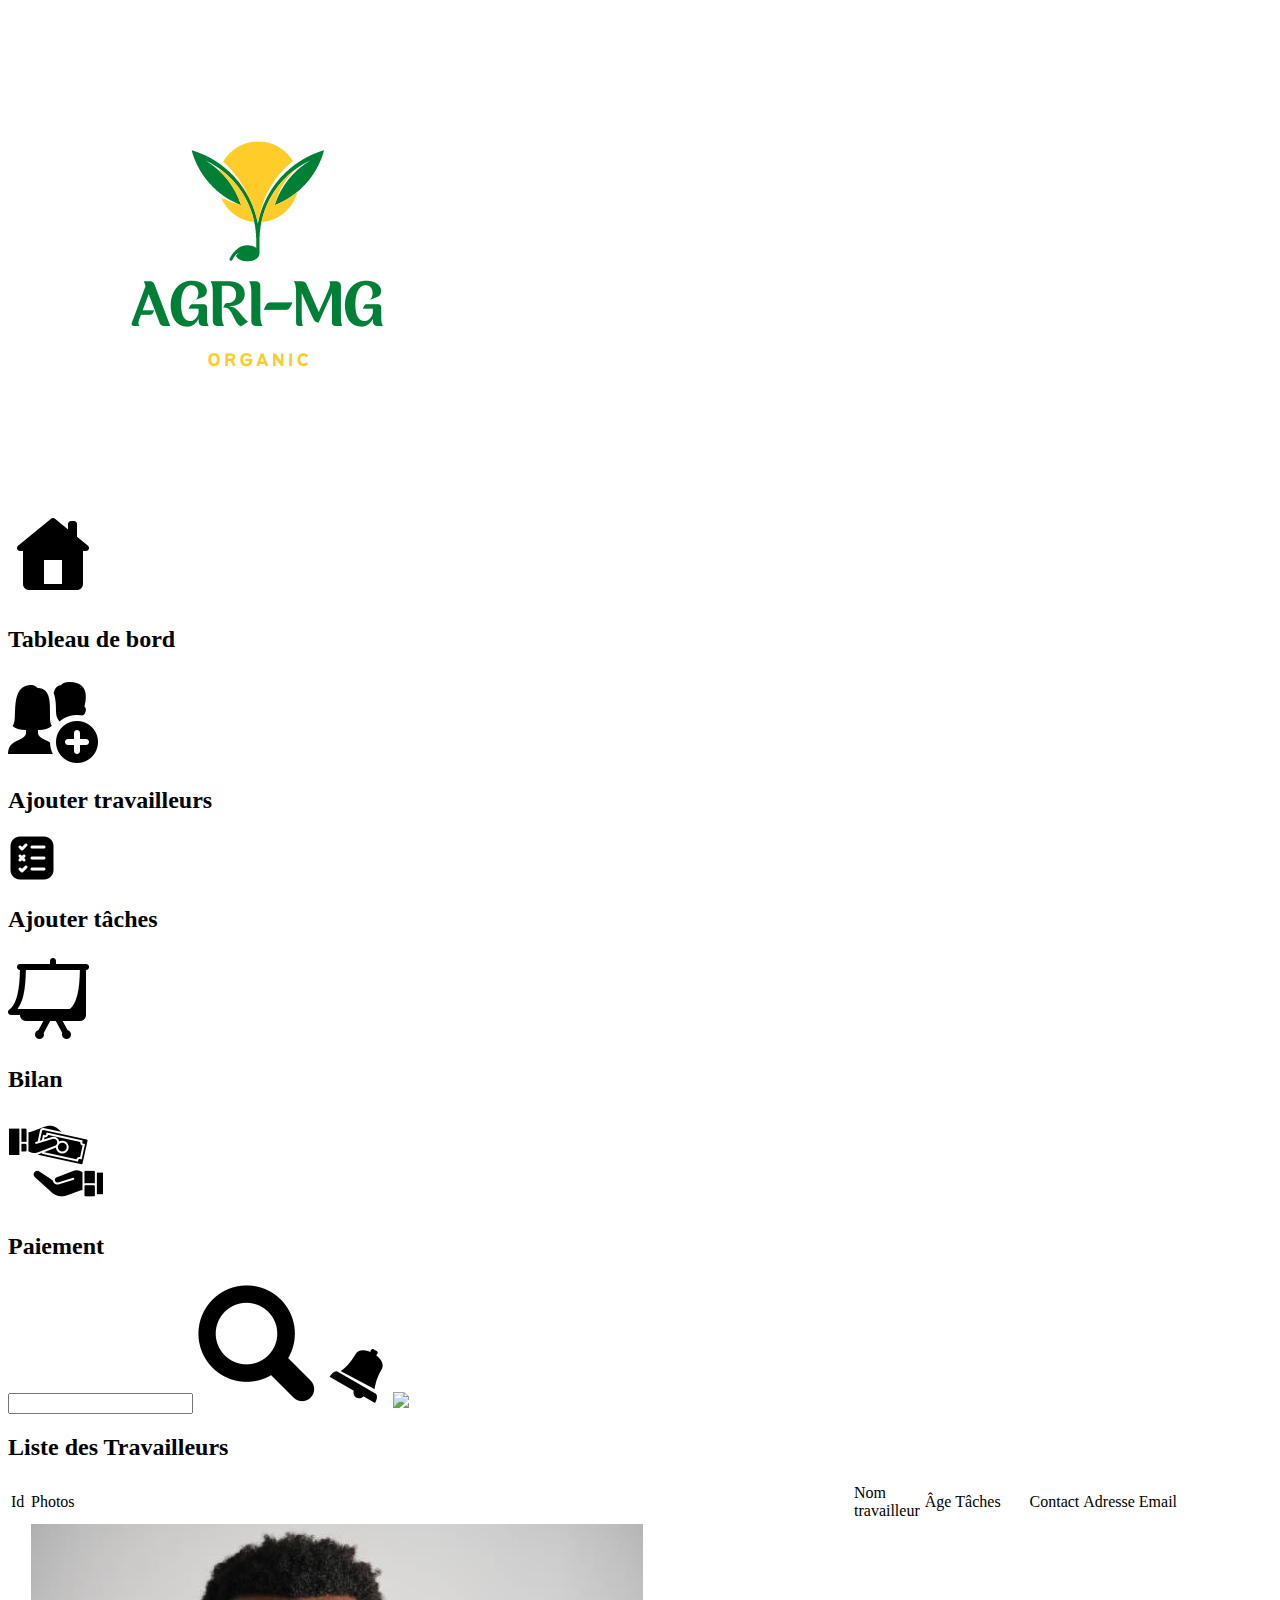
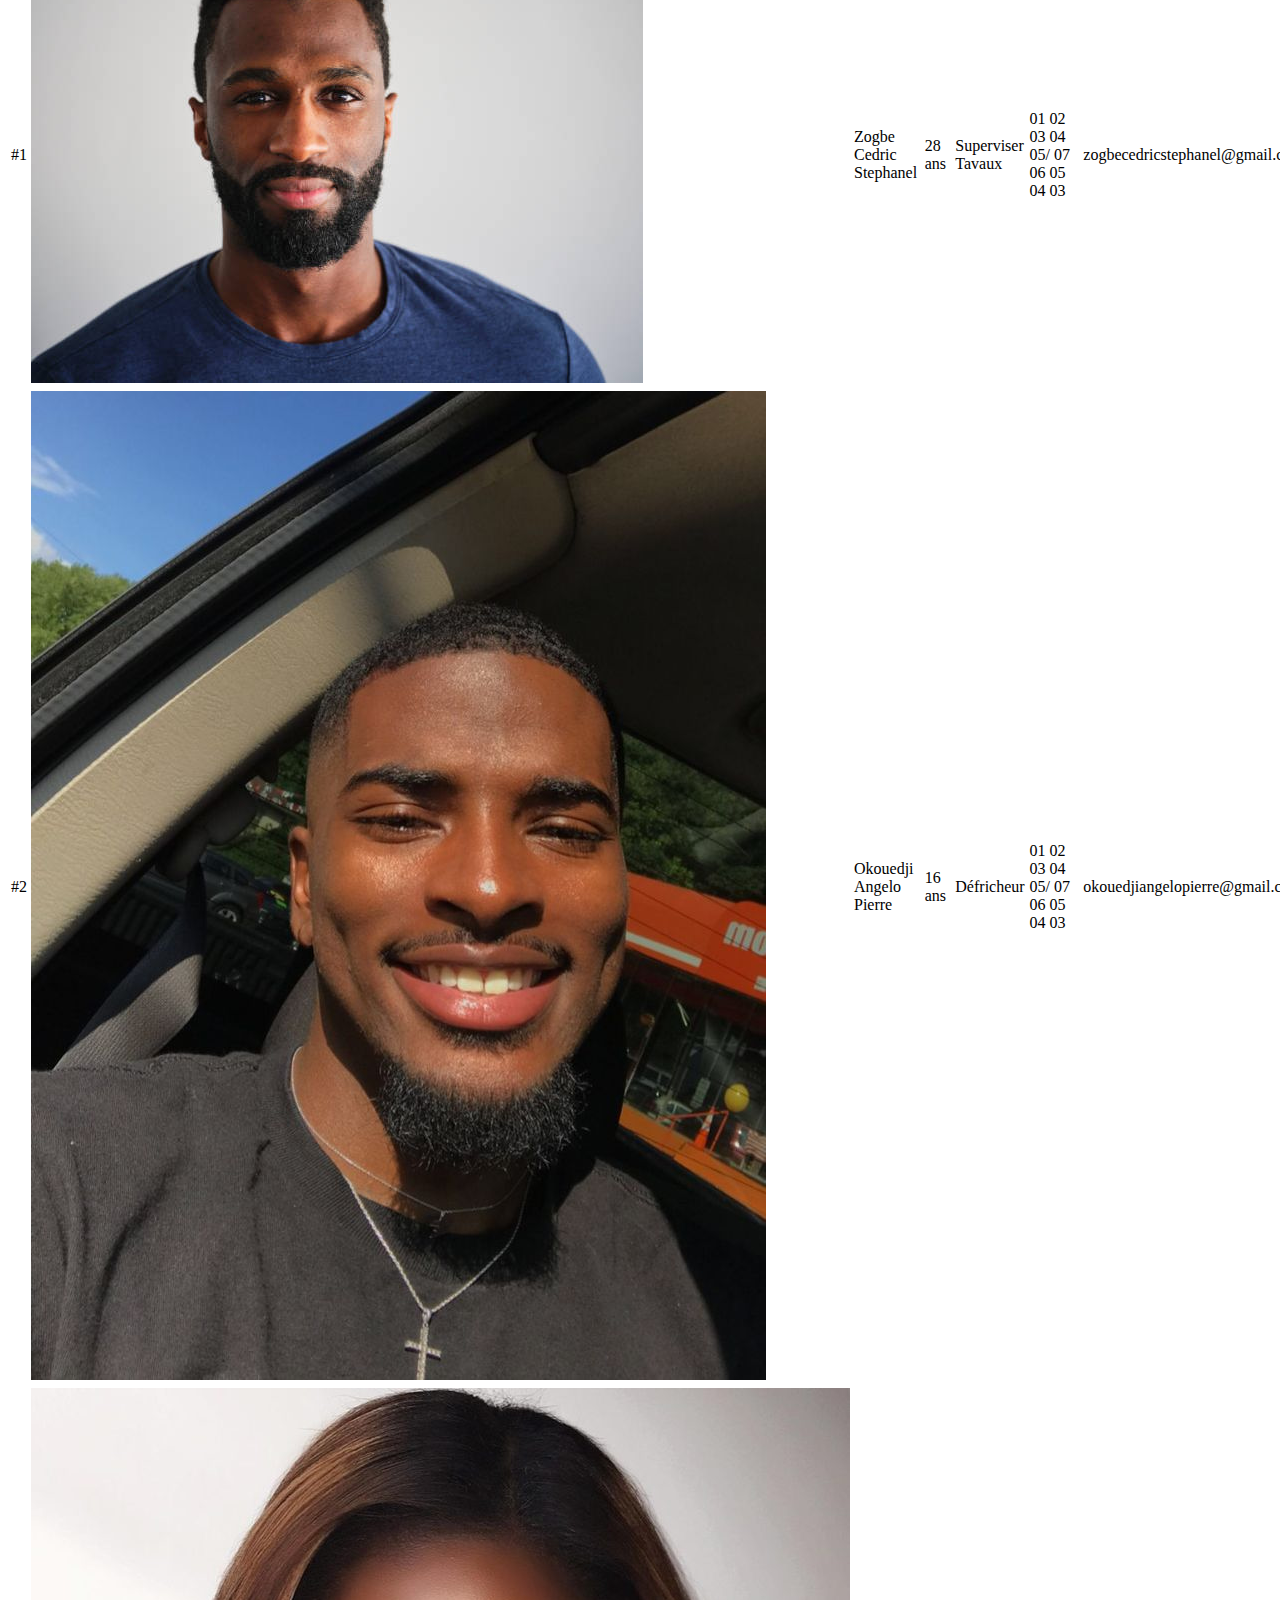
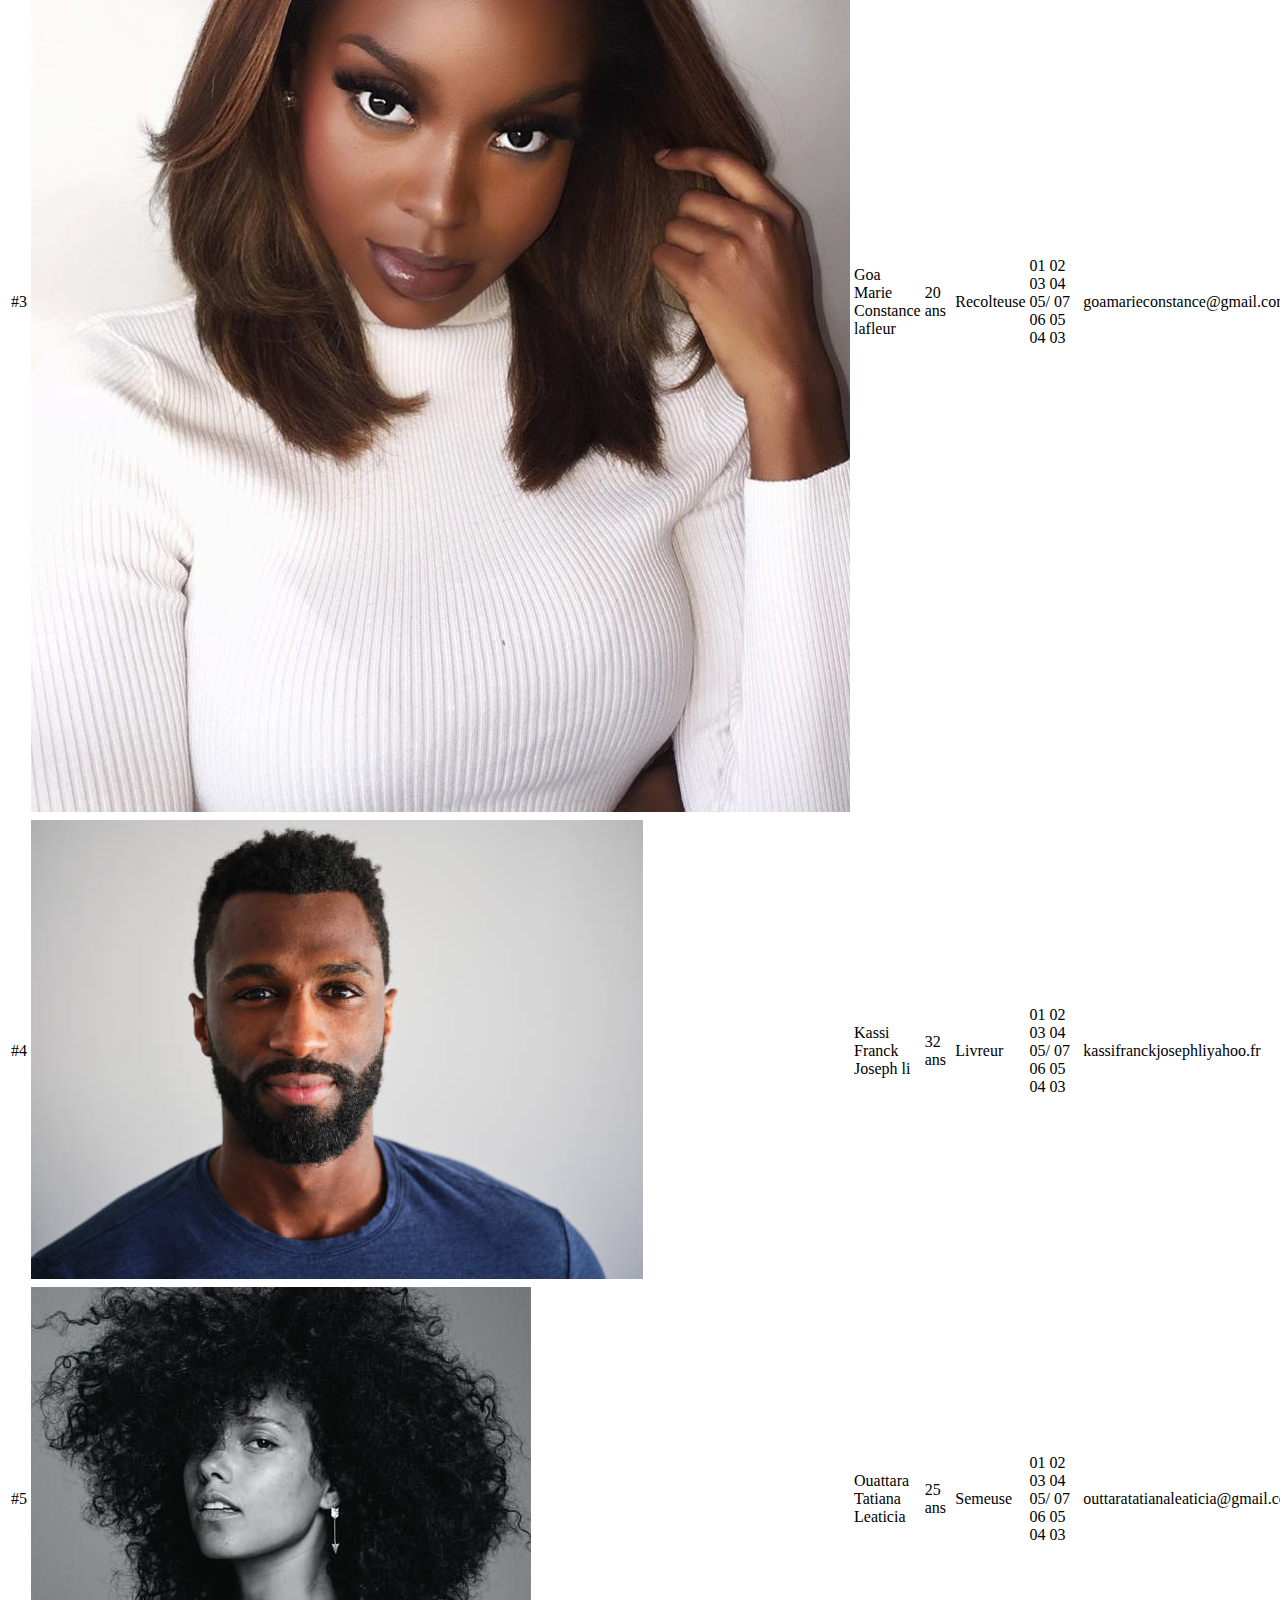
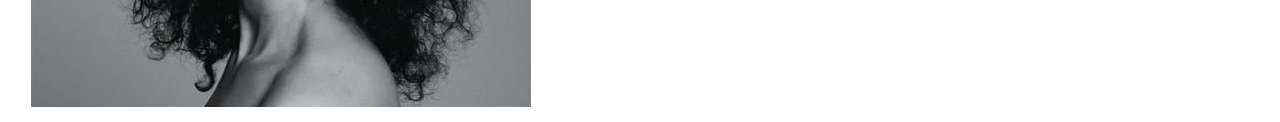
==== html/ajoutertache.html @ 673e48bd "second commit" ====
<!DOCTYPE html>
<html lang="en">
<head>
  <meta charset="UTF-8"> 
  <link rel="stylesheet" href="../dossiercss/ajoutertache.css">
  <title>AJOUTER DES TACHES</title>
</head>
<body>
    
  <div class="deuxblocs">
    <div class="menu">
      <div class="Logo">
        <img src="../images/Logo.png" alt="" >  
      </div>
      <div class="blocmenu">
        <div class="cardreblanc"><img src="../icons/home.png" alt=""><h2 >Tableau de bord</h2> </div>
        <div><img src="../icons/ajoutertravailleur.png" alt=""><h2>Ajouter travailleurs</h2> </div>
        <div><img src="../icons/ajoutertaches.png" alt=""><h2>Ajouter tâches</h2> </div>
        <div><img src="../icons/bilan.png" alt=""><h2>Bilan</h2> </div>
        <div><img src="../icons/paiement.png" alt=""><h2>Paiement</h2></div>
      </div>
  </div>
  <div class="grandblocblanc">
    <header>
      <input type="text"><img src="../icons/chercher.png" class="recherche">
      <img src="../icons/notification.png" class="notification">
      <img src="../icons/paramètre.png" class="paramètre">
    </header>

    </div>
    <h2 class="listadmin">Liste des Travailleurs</h2>
    <div class="contenairtable">

      <table>
        <tr>
            <td>Id</td>
            <td>Photos</td>
            <td>Nom travailleur</td>
            <td>Âge</td>
            <td>Tâches</td>
            <td>Contact</td>
            <td>Adresse Email</td>
            <td colspan="2">Action</td>
            
          </tr>
        <tr>
        <td>#1</td>
        <td><img src="../images/hommenoir.jpeg" alt=""></td>
        <td>Zogbe Cedric Stephanel</td>
        <td> 28 ans </td>
        <td>Superviser Tavaux</td>
        <td> 01 02 03 04 05/ 07 06 05 04 03</td>
        <td>zogbecedricstephanel@gmail.com</td>
        <td><img src="../icons/modifier.png" class="iconmod"></td> 
        <td><img src="../icons/supprimer.png" class="iconsup"></td>  
      </tr>
      <tr>
        <td>#2</td>
        <td><img src="../images/hommebeau.jpg" alt=""></td>
        <td>Okouedji Angelo Pierre</td>
        <td>16 ans</td>
        <td>Défricheur</td>
        <td>01 02 03 04 05/ 07 06 05 04 03</td>
        <td>okouedjiangelopierre@gmail.com</td>
        <td><img src="../icons/modifier.png" class="iconmod"></td> 
        <td><img src="../icons/supprimer.png" class="iconsup"></td> 
      </tr>
      <tr>
        <td>#3</td>
        <td> <img src="../images/Alicia.jpg "></td>
        <td>Goa Marie Constance lafleur</td>
        <td>20 ans</td>
        <td>Recolteuse</td>
        <td>01 02 03 04 05/ 07 06 05 04 03</td>
        <td>goamarieconstance@gmail.com</td>
        <td><img src="../icons/modifier.png" class="iconmod"></td> 
        <td><img src="../icons/supprimer.png" class="iconsup"></td> 
      </tr>
      <tr>
        <td>#4</td>
        <td><img src="../images/hommenoir.jpeg" alt=""></td>
        <td>Kassi Franck Joseph li</td>
        <td>32 ans</td>
        <td>Livreur</td>
        <td>01 02 03 04 05/ 07 06 05 04 03</td>
        <td>kassifranckjosephliyahoo.fr</td>
        <td><img src="../icons/modifier.png" class="iconmod"></td> 
            <td><img src="../icons/supprimer.png" class="iconsup"></td> 
      </tr>
      <tr>
        <td>#5</td>
        <td><img src="../images/femmenoir.jpg"></td>
        <td>Ouattara Tatiana Leaticia</td>
        <td>25 ans</td>
        <td>Semeuse</td>
        <td>01 02 03 04 05/ 07 06 05 04 03</td>
        <td>outtaratatianaleaticia@gmail.com</td>
        <td><img src="../icons/modifier.png" class="iconmod"></td> 
        <td><img src="../icons/supprimer.png" class="iconsup"></td> 
      </tr>

    </table>
   
    </div>
  </div>
  
  </div>
  <footer></footer>
</body>
</html>
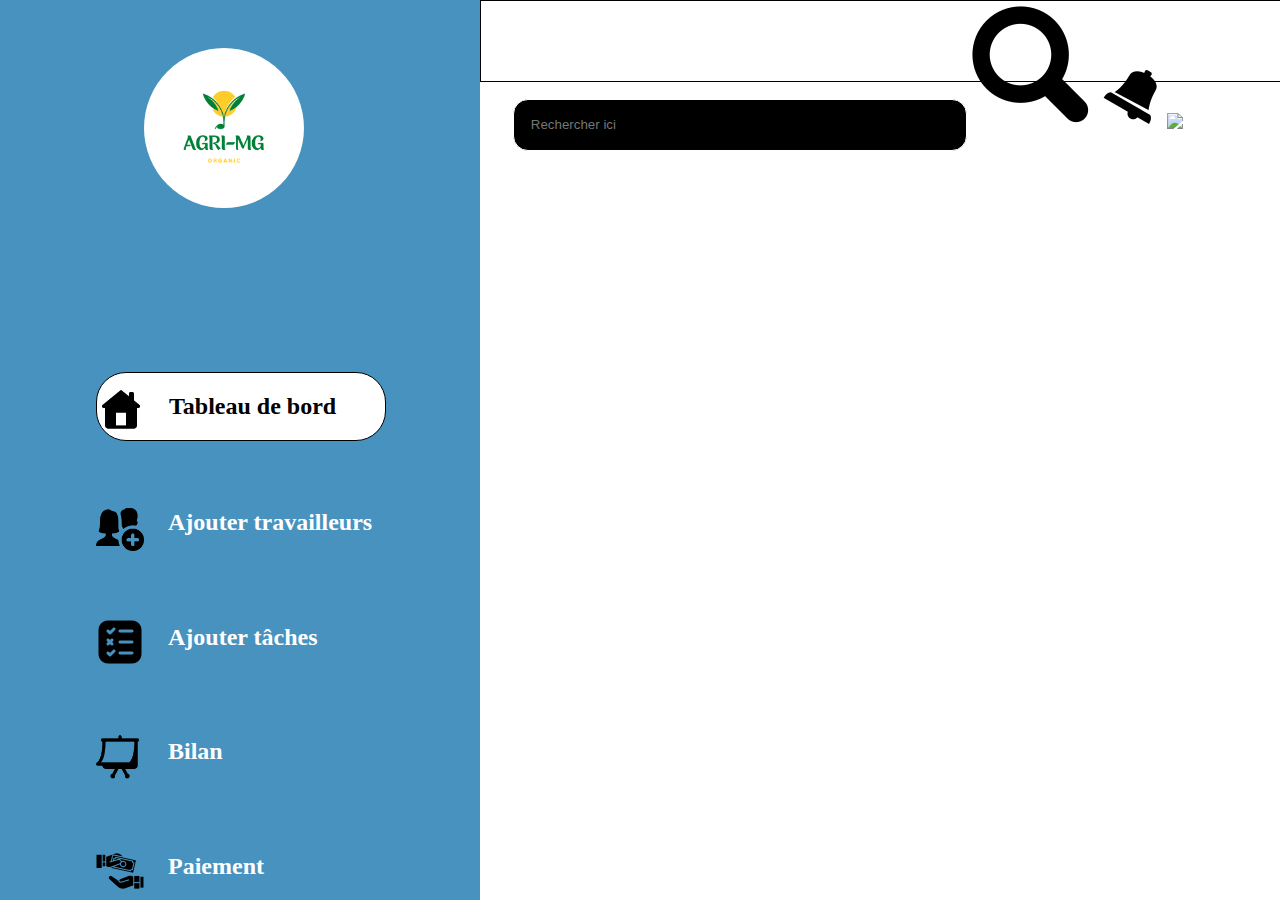
==== commit e3349709: "nouveau" ====
--- a/html/ajoutertache.html
+++ b/html/ajoutertache.html
@@ -2,7 +2,7 @@
 <html lang="en">
 <head>
   <meta charset="UTF-8"> 
-  <link rel="stylesheet" href="../dossiercss/ajoutertache.css">
+  <link rel="stylesheet" href="../css/ajoutertache.css">
   <title>AJOUTER DES TACHES</title>
 </head>
 <body>
@@ -12,99 +12,28 @@
       <div class="Logo">
         <img src="../images/Logo.png" alt="" >  
       </div>
-      <div class="blocmenu">
-        <div class="cardreblanc"><img src="../icons/home.png" alt=""><h2 >Tableau de bord</h2> </div>
-        <div><img src="../icons/ajoutertravailleur.png" alt=""><h2>Ajouter travailleurs</h2> </div>
-        <div><img src="../icons/ajoutertaches.png" alt=""><h2>Ajouter tâches</h2> </div>
-        <div><img src="../icons/bilan.png" alt=""><h2>Bilan</h2> </div>
-        <div><img src="../icons/paiement.png" alt=""><h2>Paiement</h2></div>
+        <div class="blocmenu">
+          <div class="cardreblanc"><img src="../icons/home.png" alt=""><h2 >Tableau de bord</h2> </div>
+          <div><img src="../icons/ajoutertravailleur.png" alt=""><h2>Ajouter travailleurs</h2> </div>
+          <div><img src="../icons/ajoutertaches.png" alt=""><h2>Ajouter tâches</h2> </div>
+          <div><img src="../icons/bilan.png" alt=""><h2>Bilan</h2> </div>
+          <div><img src="../icons/paiement.png" alt=""><h2>Paiement</h2></div>
+        </div>
+    </div>
+      <div class="grandblocblanc">
+          <div class="header">
+            <input type="text" placeholder="    Rechercher ici"><img src="../icons/chercher.png" class="recherche">
+            <img src="../icons/notification.png" class="notification">
+            <img src="../icons/paramètre.png" class="paramètre">
+          </div>
+          
+        
+
       </div>
-  </div>
-  <div class="grandblocblanc">
-    <header>
-      <input type="text"><img src="../icons/chercher.png" class="recherche">
-      <img src="../icons/notification.png" class="notification">
-      <img src="../icons/paramètre.png" class="paramètre">
-    </header>
-
-    </div>
-    <h2 class="listadmin">Liste des Travailleurs</h2>
-    <div class="contenairtable">
-
-      <table>
-        <tr>
-            <td>Id</td>
-            <td>Photos</td>
-            <td>Nom travailleur</td>
-            <td>Âge</td>
-            <td>Tâches</td>
-            <td>Contact</td>
-            <td>Adresse Email</td>
-            <td colspan="2">Action</td>
-            
-          </tr>
-        <tr>
-        <td>#1</td>
-        <td><img src="../images/hommenoir.jpeg" alt=""></td>
-        <td>Zogbe Cedric Stephanel</td>
-        <td> 28 ans </td>
-        <td>Superviser Tavaux</td>
-        <td> 01 02 03 04 05/ 07 06 05 04 03</td>
-        <td>zogbecedricstephanel@gmail.com</td>
-        <td><img src="../icons/modifier.png" class="iconmod"></td> 
-        <td><img src="../icons/supprimer.png" class="iconsup"></td>  
-      </tr>
-      <tr>
-        <td>#2</td>
-        <td><img src="../images/hommebeau.jpg" alt=""></td>
-        <td>Okouedji Angelo Pierre</td>
-        <td>16 ans</td>
-        <td>Défricheur</td>
-        <td>01 02 03 04 05/ 07 06 05 04 03</td>
-        <td>okouedjiangelopierre@gmail.com</td>
-        <td><img src="../icons/modifier.png" class="iconmod"></td> 
-        <td><img src="../icons/supprimer.png" class="iconsup"></td> 
-      </tr>
-      <tr>
-        <td>#3</td>
-        <td> <img src="../images/Alicia.jpg "></td>
-        <td>Goa Marie Constance lafleur</td>
-        <td>20 ans</td>
-        <td>Recolteuse</td>
-        <td>01 02 03 04 05/ 07 06 05 04 03</td>
-        <td>goamarieconstance@gmail.com</td>
-        <td><img src="../icons/modifier.png" class="iconmod"></td> 
-        <td><img src="../icons/supprimer.png" class="iconsup"></td> 
-      </tr>
-      <tr>
-        <td>#4</td>
-        <td><img src="../images/hommenoir.jpeg" alt=""></td>
-        <td>Kassi Franck Joseph li</td>
-        <td>32 ans</td>
-        <td>Livreur</td>
-        <td>01 02 03 04 05/ 07 06 05 04 03</td>
-        <td>kassifranckjosephliyahoo.fr</td>
-        <td><img src="../icons/modifier.png" class="iconmod"></td> 
-            <td><img src="../icons/supprimer.png" class="iconsup"></td> 
-      </tr>
-      <tr>
-        <td>#5</td>
-        <td><img src="../images/femmenoir.jpg"></td>
-        <td>Ouattara Tatiana Leaticia</td>
-        <td>25 ans</td>
-        <td>Semeuse</td>
-        <td>01 02 03 04 05/ 07 06 05 04 03</td>
-        <td>outtaratatianaleaticia@gmail.com</td>
-        <td><img src="../icons/modifier.png" class="iconmod"></td> 
-        <td><img src="../icons/supprimer.png" class="iconsup"></td> 
-      </tr>
-
-    </table>
    
     </div>
   </div>
   
-  </div>
   <footer></footer>
 </body>
 </html>      --- a/css/ajoutertache.css
+++ b/css/ajoutertache.css
@@ -0,0 +1,95 @@
+body{
+    margin: 0px;
+    padding: 0px;
+}
+.deuxblocs{
+    display: flex;
+}
+.menu{
+    width: 30rem;
+    height: 100vh;
+    background-color: #4792BE;
+    
+}
+/*--------------------------logo--------------------------*/
+
+.Logo{
+    margin-left: 9rem;  
+}
+.Logo img{
+
+    width: 10rem;
+    height: 10rem;
+    border-radius: 50%;
+    margin-top: 3rem;
+}
+/*--------------------------bloc menu----------------------*/
+
+.blocmenu{
+margin-left:6rem ;
+color: white;
+margin-top: 10rem;
+}
+.blocmenu img{
+width: 3rem;
+height: 3rem;
+margin-top: 14px;
+}
+.blocmenu div{
+    margin-top: 3rem;
+    display: flex;
+    margin-right: 2rem;
+}
+.blocmenu div:hover{
+    border: 1px solid black;
+    background-color: white;
+    color: black;
+    border-radius: 30px;
+    width: 18rem;
+}
+.blocmenu div h2{
+    margin-left: 1.5rem;
+}
+.cardreblanc{
+    border: 1px solid black;
+    background-color: white;
+    color: black;
+    border-radius: 30px;
+    width: 18rem;
+}
+/*--------------------------partie blanche-----------------------------*/
+.grandblocblanc{
+    display: block;
+}
+
+
+.header{
+    width: 80rem;
+    height: 5rem;
+    color: #dabc76;
+    border: 1px solid black;
+    position: absolute;
+}
+.grandblocblanc input{
+    width: 28rem;
+    height: 3rem;
+    border-radius: 15px;
+    background-color: black;
+    border: 1px solid white;
+    margin-top: 50px;
+    margin-left: 2rem;
+   
+}
+
+.grandblocblanc .recherche{
+
+  
+}
+.grandblocblanc .notification{
+    
+}
+.grandblocblanc .paramètre{
+   
+}
+
+
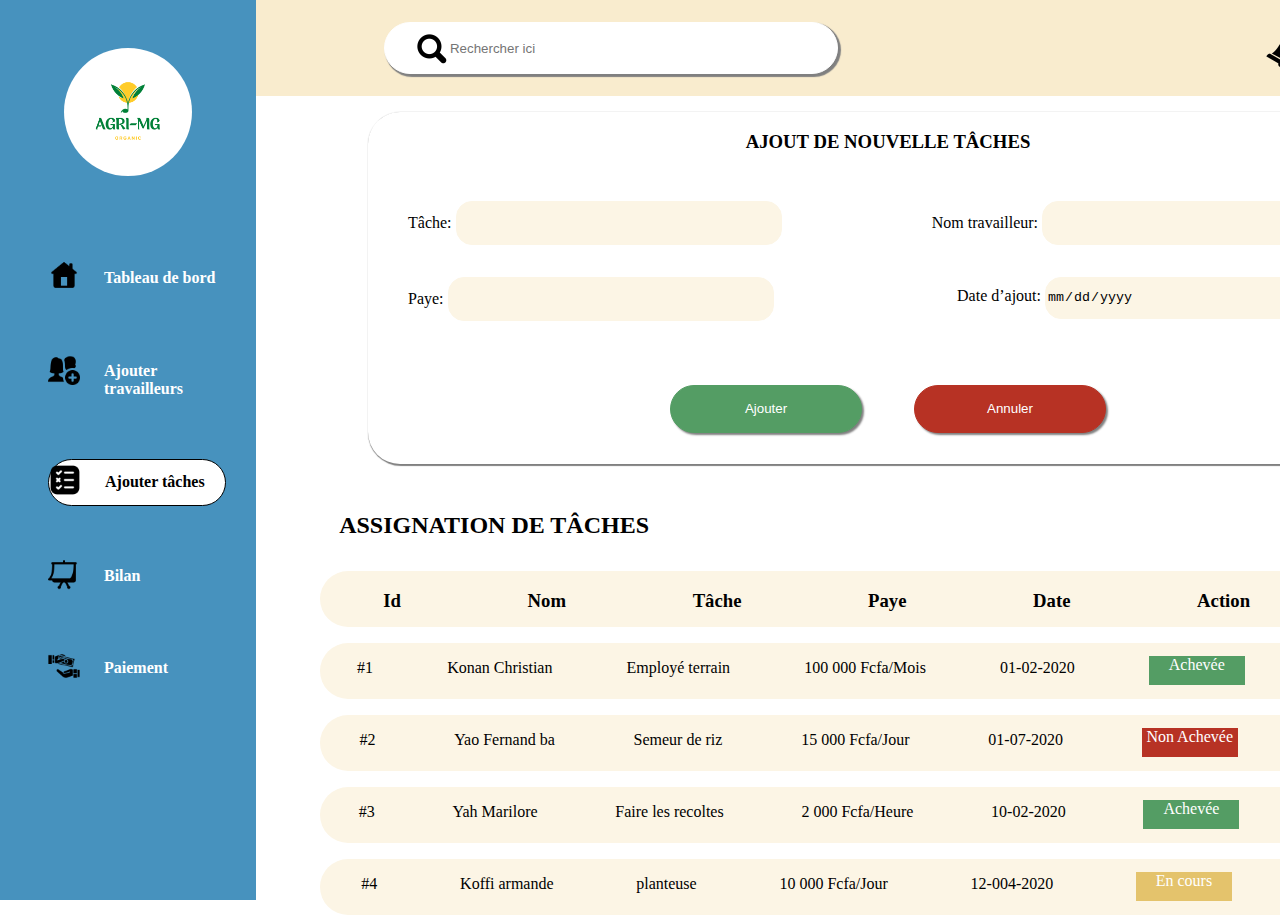
==== commit b67cedf6: "ajoutnouveau" ====
--- a/html/ajoutertache.html
+++ b/html/ajoutertache.html
@@ -7,31 +7,132 @@
 </head>
 <body>
     
-  <div class="deuxblocs">
+  <div class="deuxblocs"> 
     <div class="menu">
       <div class="Logo">
         <img src="../images/Logo.png" alt="" >  
       </div>
         <div class="blocmenu">
-          <div class="cardreblanc"><img src="../icons/home.png" alt=""><h2 >Tableau de bord</h2> </div>
+          <div><img src="../icons/home.png" alt=""><h2 >Tableau de bord</h2> </div>
           <div><img src="../icons/ajoutertravailleur.png" alt=""><h2>Ajouter travailleurs</h2> </div>
-          <div><img src="../icons/ajoutertaches.png" alt=""><h2>Ajouter tâches</h2> </div>
+          <div class="cardreblanc"><img src="../icons/ajoutertaches.png" alt=""><h2>Ajouter tâches</h2> </div>
           <div><img src="../icons/bilan.png" alt=""><h2>Bilan</h2> </div>
           <div><img src="../icons/paiement.png" alt=""><h2>Paiement</h2></div>
         </div>
     </div>
+    <!-----------------partie blanche-------------------------------->
       <div class="grandblocblanc">
+        <!-----------------------------header----------------------->
           <div class="header">
-            <input type="text" placeholder="    Rechercher ici"><img src="../icons/chercher.png" class="recherche">
+            <div class="barrederecherche">
+              <img src="../icons/chercher.png" class="recherche">
+              <input type="text" placeholder="                 Rechercher ici">
+            </div>
             <img src="../icons/notification.png" class="notification">
-            <img src="../icons/paramètre.png" class="paramètre">
+            <img src="../icons/param.png" class="paramètre">
           </div>
           
+          <div class="tabform">
+
+            <form action="">
+              <h3>AJOUT DE NOUVELLE TÂCHES</h3>
+              <div class="inp1">
+                <div>
+                  <label for="tache">Tâche:</label>
+                  <input type="text">
+                </div>
+                
+                <div>
+                  <label for="nomtravailleur">Nom travailleur:</label>
+                <input type="text">
+                </div>
+          
+              </div>
+
+              <div class="inp2">
+                <div>
+                  <label for="paye">Paye:</label>
+                <input type="text">
+                </div>
+                
+                <div>
+                  <label for="date">Date d’ajout:</label>
+                  <input type="date">
+                </div>
+          
+              </div>
+              <button class="btnvert">Ajouter</button>
+              <button class="btnrouge"> Annuler</button>
+             
+            </form>
+
+          </div>
+          <h2 class="assign">ASSIGNATION DE TÂCHES</h2>
+          <div class="entetetab">
+            <h3>Id</h3>
+            <h3>Nom</h3>
+            <h3>Tâche</h3>
+            <h3>Paye</h3>
+            <h3>Date</h3>
+            <h3>Action</h3>
+            <h3></h3>
+          </div>
+          <div class="lignetab">
+            <p>#1</p>
+            <p>Konan Christian</p>
+            <p>Employé terrain</p>
+            <p>100 000 Fcfa/Mois</p>
+            <p>01-02-2020</p>
+            <div class="Acheve">Achevée</div>
+            <div>
+              <img src="../icons/modifier.png" alt=""  class="mod">
+            <img src="../icons/supprimer.png" alt="" class=" sup">
+            </div>
+            
+          </div>
+          <div class="lignetab">
+            <p>#2</p>
+            <p>Yao Fernand ba</p>
+            <p>Semeur de riz</p>
+            <p>15 000 Fcfa/Jour</p>
+            <p>01-07-2020</p>
+            <div class="nonachev">Non Achevée</div>
+            <div>
+              <img src="../icons/modifier.png" alt=""  class="mod">
+            <img src="../icons/supprimer.png" alt="" class=" sup">
+            </div>
+            
+          </div>
+          <div class="lignetab">
+            <p>#3</p>
+            <p>Yah Marilore</p>
+            <p>Faire les recoltes</p>
+            <p>2 000 Fcfa/Heure</p>
+            <p>10-02-2020</p>
+            <div class="Acheve">Achevée</div>
+            <div>
+              <img src="../icons/modifier.png" alt=""  class="mod">
+            <img src="../icons/supprimer.png" alt="" class=" sup">
+            </div>
+            
+          </div>
+          <div class="lignetab">
+            <p>#4</p>
+            <p>Koffi armande</p>
+            <p>planteuse</p>
+            <p>10 000 Fcfa/Jour</p>
+            <p>12-004-2020</p>
+            <div class="encours">En cours</div>
+            <div>
+              <img src="../icons/modifier.png" alt=""  class="mod">
+            <img src="../icons/supprimer.png" alt="" class=" sup">
+            </div>
+            
+          </div>
         
 
       </div>
    
-    </div>
   </div>
   
   <footer></footer>
--- a/css/ajoutertache.css
+++ b/css/ajoutertache.css
@@ -6,7 +6,7 @@
     display: flex;
 }
 .menu{
-    width: 30rem;
+    width: 20%;
     height: 100vh;
     background-color: #4792BE;
     
@@ -14,26 +14,27 @@
 /*--------------------------logo--------------------------*/
 
 .Logo{
-    margin-left: 9rem;  
+    justify-content: center;
+    display: flex; 
+    align-items: center;
 }
 .Logo img{
 
     width: 10rem;
     height: 10rem;
     border-radius: 50%;
-    margin-top: 3rem;
 }
 /*--------------------------bloc menu----------------------*/
 
 .blocmenu{
-margin-left:6rem ;
+margin-left:3rem ;
 color: white;
-margin-top: 10rem;
+margin-top: 8rem;
 }
 .blocmenu img{
-width: 3rem;
-height: 3rem;
-margin-top: 14px;
+width: 2rem;
+height: 2rem;
+margin-top: 10px;
 }
 .blocmenu div{
     margin-top: 3rem;
@@ -59,37 +60,435 @@
 }
 /*--------------------------partie blanche-----------------------------*/
 .grandblocblanc{
+    width: 80%;
     display: block;
 }
 
-
+/*-----------------------------header----------------------------------*/
 .header{
-    width: 80rem;
-    height: 5rem;
-    color: #dabc76;
-    border: 1px solid black;
-    position: absolute;
-}
-.grandblocblanc input{
+    width: 100%;
+    height: 6rem;
+    background-color: #f9ecce;
+    display: flex;
+    align-items: center;
+    justify-content: center;
+}
+.barrederecherche{
+    width: 40rem;  
+    position: relative;
+}
+.header input{
     width: 28rem;
     height: 3rem;
-    border-radius: 15px;
-    background-color: black;
+    border-radius: 30px;
+    background-color: white;
     border: 1px solid white;
-    margin-top: 50px;
+    margin-left: 5rem;
+    box-shadow: 2px 2px 1px 1px gray;
+   
+}
+.grandblocblanc .recherche{
+    width: 2rem;
+    height: 2rem;
+    padding-left: 7rem;
+    position: absolute;
+    margin-top: 0.7rem;
+   
+}
+.grandblocblanc .notification{
+    width: 2.5rem;
+    height: 2.5rem;
+    margin-left: 38rem;
+}
+.grandblocblanc .paramètre{
+    width: 2.5rem;
+    height: 2.5rem;
+    margin-left: 4rem;
+}
+/*----------------------------formulaire de paiement-------------------------------*/
+.tabform{
+    display: flex;
+    width: 75rem;
+    height: 22rem;
+    justify-content: space-around;
+    text-align: center;
+    margin-left: 14rem;
+    margin-top: 1rem;
+    box-shadow: 1px 1px 1px 1px gray;
+    border-radius: 2rem;
+}
+form{
+    align-items: center;
+    text-align: center;
+    
+}
+.inp1{
+    width: 60rem;
+    margin-top: 3rem;
+    display: flex;
+    justify-content: space-between;
+   
+}
+.inp1 input{
+    width: 20rem;
+    height: 2.5rem;
+    background-color: #FCF5E5;
+    border: 1px solid #FCF5E5;
+    border-radius: 1rem;
+   
+}
+.inp2{
+    width: 60rem;
+    margin-top: 2rem;
+    display: flex;
+    justify-content: space-between;
+}
+.inp2 input{
+    width: 20rem;
+    height: 2.5rem;
+    background-color: #FCF5E5;
+    border: 1px solid #FCF5E5;
+    border-radius: 1rem;
+}
+.btnvert{
+    width: 12rem;
+    height: 3rem;
+    margin-top: 4rem;
+    background-color: #549D64;
+    border: 1px solid #549D64 ;
+    color: white;
+    border-radius: 2rem;
+    box-shadow: 2px 2px 2px  gray;
+}
+.btnvert:hover{
+    background-color: white;
+    color: #549D64;
+}
+.btnrouge{
+    width: 12rem;
+    height: 3rem;
+    background-color: #B73224;
+    border: 1px solid #B73224;
+    color: white;
+    border-radius: 2rem;
+    margin-left: 3rem;
+    box-shadow:  2px 2px 2px  gray
+}
+.btnrouge:hover{
+    background-color: white;
+    color: #B73224;
+}
+/*---------------------------tableau------------------------------*/
+.assign{
+    margin-top: 4rem;
+    margin-left: 5.3rem;
+}
+
+.entetetab{
+    display: flex;
+    justify-content: space-around;
+    margin-top: 2rem;
+    width: 90rem;
+    height: 3.5rem;
+    margin-left: 5rem;
+    border-radius: 2rem;
+    background-color: #FCF5E5;
+}
+.lignetab{
+    display: flex;
+    justify-content: space-around;
+    margin-top: 1rem;
+    width: 90rem;
+    height: 3.5rem;
+    margin-left: 5rem;
+    border-radius: 2rem;
+    background-color: #FCF5E5;
+}
+.Acheve{
+    width: 6rem;
+    height: 1.8rem;
+    background-color: #549D64;
+    text-align: center;
+    margin-top:0.8rem;
+    color: white;
+}
+.nonachev{
+    width: 6rem;
+    height: 1.8rem;
+    background-color:#B73224 ;
+    text-align: center;
+    margin-top:0.8rem;
+    color: white;
+}
+.encours{
+    width: 6rem;
+    height: 1.8rem;
+    background-color:#E4C36C;
+    text-align: center;
+    margin-top:0.8rem;
+    color: white;
+}
+.Achevée,img{
+    width: 1.5rem;
+    height: 1.5rem;
+    margin-top: 1rem;
+}
+.sup{
     margin-left: 2rem;
-   
-}
-
-.grandblocblanc .recherche{
-
-  
-}
-.grandblocblanc .notification{
+}
+
+
+
+
+/*-------------------------------responsivite------------------------------------*/
+
+@media (max-width:1760px){
+    .grandblocblanc{
+        width: 100%;
+        display: block;
+    } 
+    .Logo{
+        justify-content: center;
+        display: flex; 
+        align-items: center;
+    }
+    .Logo img{
+        width: 8rem;
+        height: 8rem;
+        margin-top: 3rem;
+    }
+    .blocmenu{
+        margin-left:3rem ;
+        margin-top: 5rem;
+        }
+    .blocmenu img{
+        width: 2rem;
+        height: 2rem;
+        margin-top: 4px;
+        }
+    .blocmenu div{
+        margin-top: 3rem;
+        display: flex;
+        margin-right: 2rem;
+            }
+    .blocmenu div:hover{
+        width: 16rem;
+         }
+    .blocmenu div h2{
+        font-size: 1rem;
+         }
+        
+    .cardreblanc{
+        width: 11rem;
+         }
+    .tabform{
+        width: 70rem;
+        height: 22rem;
+        margin-left: 10rem;
+        margin-top: 1rem;
+            
+    }
+    .assign{
+        margin-top: 3rem;
+        margin-left: 5.2rem;
+        }
+        
+    .entetetab{
+        width: 80rem;
+        margin-left: 4rem;
+        }
+    .lignetab{
+        margin-top: 1rem;
+        width: 80rem;
+        height: 3.5rem;
+        margin-left: 4rem;
+        border-radius: 2rem;
+        background-color: #FCF5E5;
+        }
+
+    .grandblocblanc .notification{
+        width: 2rem;
+        height: 2rem;
+        margin-left: 26rem;
+        }
+    .grandblocblanc .paramètre{
+        width: 2.5rem;
+        height: 2.5rem;
+        margin-left: 4rem;
+        }
+    }
+@media (max-width:1401px){
+    .grandblocblanc{
+        width: 100%;
+    } 
+    .tabform{
+        display: flex;
+        width: 65rem;  
+        margin-left: 7rem; 
+    }
+    .entetetab{
+        width: 75rem;
+        }
+    .lignetab{
+        margin-top: 1rem;
+        width: 75rem;
+        height: 3.5rem;
+        }
+
+    .grandblocblanc .notification{
+        width: 2rem;
+        height: 2rem;
+        margin-left: 20rem;
+        }
+    .grandblocblanc .paramètre{
+        width: 2rem;
+        height: 2rem;
+        }
+
+}
+@media (max-width:1374px){
+    .grandblocblanc{
+        width: 100%;
+    } 
+    .tabform{
+        display: flex;
+        width: 65rem;   
+    }
+    .assign{
+        margin-top: 3rem;
+        margin-left: 5.2rem;
+        }
+        
+    .entetetab{
+        width: 70rem;
+        margin-left: 4rem;
+        }
+    .lignetab{
+        margin-top: 1rem;
+        width: 70rem;
+        height: 3.5rem;
+        margin-left: 4rem;
+        }
+
+}
+@media (max-width:1186px){
+    .grandblocblanc .notification{
+        margin-left: 16rem;
+        }
+    .grandblocblanc{
+        width: 100%;
+    } 
+    .Logo img{
+        width: 6rem;
+        height: 6rem;
+        margin-top: 3rem;
+     }
+     .blocmenu div:hover{
+        width: 10rem;
+    }
+    .cardreblanc{
+        width: 10rem;
+     }
+    .tabform{
+        width: 60rem;   
+    }
+    form{
+        align-items: center;
+        text-align: center;
+        
+    }
+    .inp1{
+        width: 55rem;
+        margin-top: 3rem;
+       
+    }
+    .inp1 input{
+        width: 20rem;
+        height: 2.5rem;
+       
+    }
+    .inp2{
+        width: 55rem;
+        margin-top: 2rem;
+    }
+    .inp2 input{
+        width: 20rem;
+        height: 2.5rem;
+    }
+    .btnvert{
+        width: 10rem;
+        height: 3rem;
+        margin-top: 4rem;
+    }
+
+    .btnrouge{
+        width: 10rem;
+        height: 3rem;
     
-}
-.grandblocblanc .paramètre{
-   
-}
-
-
+    }
+    .btnrouge:hover{
+        background-color: white;
+        color: #B73224;
+    }
+
+    .assign{
+        margin-top: 3rem;
+        margin-left: 5.2rem;
+        }
+        
+    .entetetab{
+        width: 65rem;
+        margin-left: 4rem;
+        }
+    .lignetab{
+        margin-top: 1rem;
+        width: 65rem;
+        height: 3.5rem;
+        margin-left: 4rem;
+        }
+
+}
+
+@media (max-width:1140px){
+    .grandblocblanc{
+        width: 100%;
+    } 
+    .grandblocblanc .notification{
+        margin-left: 16rem;
+    }
+    .grandblocblanc .paramètre{
+        width: 2rem;
+        height: 2rem;
+    }
+    .Logo img{
+        width: 6rem;
+        height: 6rem;
+        margin-top: 3rem;
+     }
+    .blocmenu{
+        margin-left:3rem ;
+        margin-top: 5rem;
+    }
+    .blocmenu img{
+        width: 1.5rem;
+        height: 1.5rem;
+        margin-top: 4px;
+    }
+    .blocmenu div{
+        margin-top: 3rem;
+        display: flex;
+        margin-right: 2rem;
+    }
+    .blocmenu div:hover{
+        width: 16rem;
+    }
+    .blocmenu div h2{
+        font-size: 1rem;
+    }
+            
+    .cardreblanc{
+        width: 10rem;
+     }
+}
+
+    
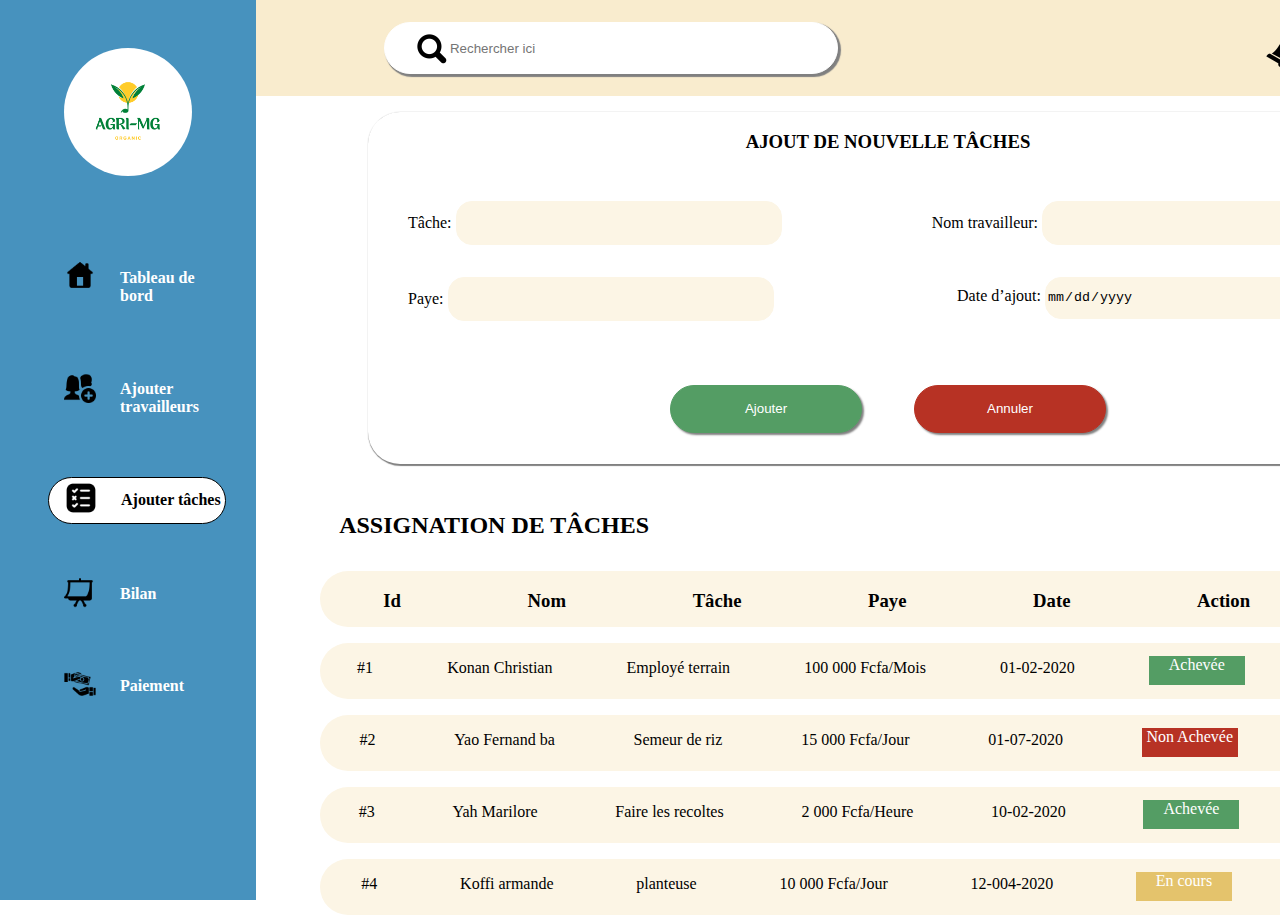
==== commit 9b75cd60: "azertyu" ====
--- a/html/ajoutertache.html
+++ b/html/ajoutertache.html
@@ -125,7 +125,7 @@
             <div class="encours">En cours</div>
             <div>
               <img src="../icons/modifier.png" alt=""  class="mod">
-            <img src="../icons/supprimer.png" alt="" class=" sup">
+              <img src="../icons/supprimer.png" alt="" class=" sup">
             </div>
             
           </div>
--- a/css/ajoutertache.css
+++ b/css/ajoutertache.css
@@ -245,7 +245,6 @@
 @media (max-width:1760px){
     .grandblocblanc{
         width: 100%;
-        display: block;
     } 
     .Logo{
         justify-content: center;
@@ -318,6 +317,12 @@
         }
     }
 @media (max-width:1401px){
+    .blocmenu img{
+        width: 2rem;
+        height: 2rem;
+        margin-top: 4px;
+        margin-left: 1rem;
+        }
     .grandblocblanc{
         width: 100%;
     } 
@@ -347,6 +352,13 @@
 
 }
 @media (max-width:1374px){
+
+    .blocmenu img{
+        width: 2rem;
+        height: 2rem;
+        margin-top: 4px;
+        margin-left: 1rem;
+        }
     .grandblocblanc{
         width: 100%;
     } 
@@ -381,7 +393,7 @@
     .Logo img{
         width: 6rem;
         height: 6rem;
-        margin-top: 3rem;
+        margin-top: 2rem;
      }
      .blocmenu div:hover{
         width: 10rem;
@@ -389,6 +401,15 @@
     .cardreblanc{
         width: 10rem;
      }
+     .blocmenu img{
+        width: 2rem;
+        height: 2rem;
+        margin-top: 4px;
+        margin-left: 1rem;
+        }
+     .blocmenu div h2{
+        font-size: 0.8rem;
+    }
     .tabform{
         width: 60rem;   
     }
@@ -450,6 +471,12 @@
 }
 
 @media (max-width:1140px){
+    .blocmenu img{
+        width: 2rem;
+        height: 2rem;
+        margin-top: 4px;
+        margin-left: 1rem;
+        }
     .grandblocblanc{
         width: 100%;
     } 
@@ -472,7 +499,8 @@
     .blocmenu img{
         width: 1.5rem;
         height: 1.5rem;
-        margin-top: 4px;
+        margin-top: 3px;
+        margin-left: 1rem;
     }
     .blocmenu div{
         margin-top: 3rem;
@@ -480,10 +508,10 @@
         margin-right: 2rem;
     }
     .blocmenu div:hover{
-        width: 16rem;
+        width: 10rem;
     }
     .blocmenu div h2{
-        font-size: 1rem;
+        font-size: 0.8rem;
     }
             
     .cardreblanc{
@@ -491,4 +519,139 @@
      }
 }
 
+@media (max-width:1120px){
+    .grandblocblanc{
+        width: 100%;
+    } 
+    .header{
+        width: 100%;
+    }
+    .tabform{
+        width: 55rem; 
+        justify-content: space-around;  
+    }
+    form{
+        align-items: center;
+        text-align: center;
+        
+    }
+
+    .inp1{
+        width: 50rem;
+        margin-top: 3rem;
+       
+    }
+    .inp1 input{
+        width: 15rem;
+        height: 2.5rem;
+       
+    }
+    .inp2{
+        width: 50rem;
+        margin-top: 2rem;
+    }
+    .inp2 input{
+        width: 15rem;
+        height: 2.5rem;
+    }
+
+}
+@media (max-width:1105px){
+    .grandblocblanc{
+        width: 74rem;
+    } 
+    .header{
+        width: 100%;
+    }
+    .tabform{
+        width: 55rem; 
+        justify-content: space-around;  
+    }
+    form{
+        align-items: center;
+        text-align: center;
+        
+    }
+
+    .inp1{
+        width: 50rem;
+        margin-top: 3rem;
+       
+    }
+    .inp1 input{
+        width: 15rem;
+        height: 2.5rem;
+       
+    }
+    .inp2{
+        width: 50rem;
+        margin-top: 2rem;
+    }
+    .inp2 input{
+        width: 15rem;
+        height: 2.5rem;
+    }
+    .entetetab{
+        width: 70rem;
+        }
+    .lignetab{
+        width: 70rem;
+        }
+
+}
+@media (max-width:1050px){
+    .blocmenu div{
+        margin-top: 3rem;
+        margin-right: 2rem;
+    }
+    .blocmenu div:hover{
+        width: 8rem;
+    }
+    .blocmenu div h2{
+        font-size: 0.7rem;
+    }
+    .blocmenu img{
+        width: 1.5rem;
+        height: 1.5rem;
+        margin-top: 6px;
+        }
+            
+    .cardreblanc{
+        width: 8rem;
+     }
+
+     .blocmenu{
+        margin-left:2rem ;
+        margin-top: 7rem;
+    }
+
+}
+
+@media (max-width:360px){
+    .grandblocblanc{
+        width: 100%;
+    } 
+    .grandblocblanc .notification{
+        margin-left: 10rem;
+    }
     
+    .entetetab{
+        width: 60rem;
+        margin-left: 3rem;
+        }
+    .lignetab{
+        margin-top: 1rem;
+        width: 60rem;
+        height: 3.5rem;
+        margin-left: 3rem;
+    }
+    .lignetab,p{
+        font-size: 2px;
+    }
+}
+
+
+
+
+
+
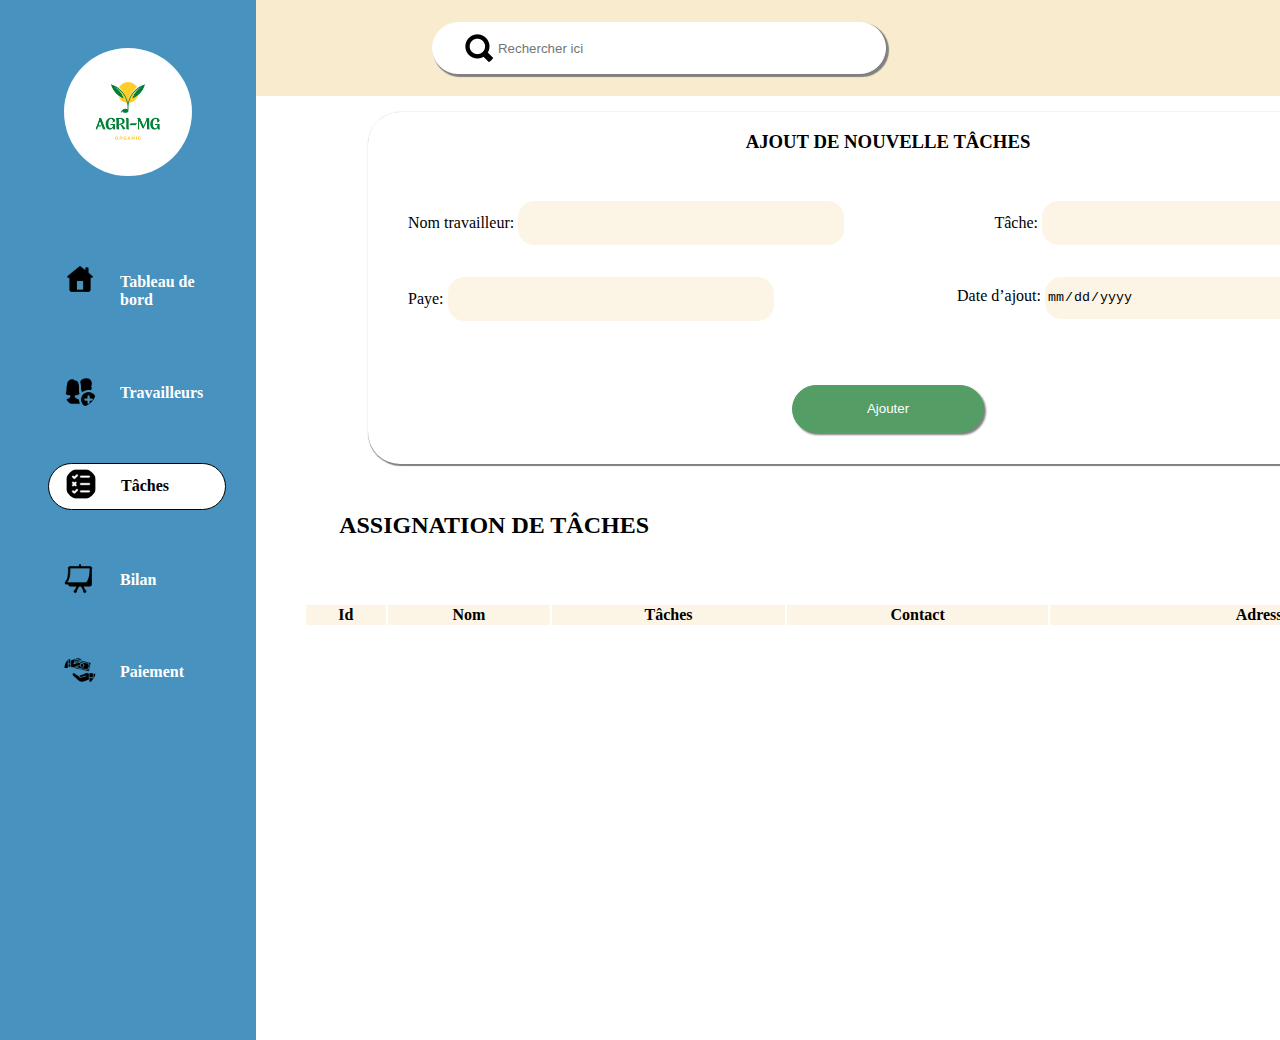
==== commit 4dddc521: "ajoutdecontenu" ====
--- a/html/ajoutertache.html
+++ b/html/ajoutertache.html
@@ -10,14 +10,14 @@
   <div class="deuxblocs"> 
     <div class="menu">
       <div class="Logo">
-        <img src="../images/Logo.png" alt="" >  
+        <a href="../index.html"><img src="../images/Logo.png" alt="" ></a>  
       </div>
         <div class="blocmenu">
-          <div><img src="../icons/home.png" alt=""><h2 >Tableau de bord</h2> </div>
-          <div><img src="../icons/ajoutertravailleur.png" alt=""><h2>Ajouter travailleurs</h2> </div>
-          <div class="cardreblanc"><img src="../icons/ajoutertaches.png" alt=""><h2>Ajouter tâches</h2> </div>
-          <div><img src="../icons/bilan.png" alt=""><h2>Bilan</h2> </div>
-          <div><img src="../icons/paiement.png" alt=""><h2>Paiement</h2></div>
+          <div><a href="./dashboardadmin.html"><img src="../icons/home.png" alt=""></a><h2 >Tableau de bord</h2> </div>
+          <div><a href="./formulaireemploye.html"><img src="../icons/ajoutertravailleur.png" alt=""></a><h2>Travailleurs</h2> </div>
+          <div class="cardreblanc"><a href="#ajoutertaches.html"><img src="../icons/ajoutertaches.png" alt=""></a><h2> Tâches</h2> </div>
+          <div><a href="./bilan.html"><img src="../icons/bilan.png" alt=""></a><h2>Bilan</h2> </div>
+          <div><a href="./"><img src="../icons/paiement.png" alt=""></a><h2>Paiement</h2></div>
         </div>
     </div>
     <!-----------------partie blanche-------------------------------->
@@ -28,23 +28,23 @@
               <img src="../icons/chercher.png" class="recherche">
               <input type="text" placeholder="                 Rechercher ici">
             </div>
-            <img src="../icons/notification.png" class="notification">
-            <img src="../icons/param.png" class="paramètre">
+           <a href="./notification.html"><img src="../icons/notification.png" class="notification"></a> 
+           <a href="./parametre.html"><img src="../icons/param.png" class="paramètre"></a> 
           </div>
           
           <div class="tabform">
 
-            <form action="">
+            <form class="formu">
               <h3>AJOUT DE NOUVELLE TÂCHES</h3>
               <div class="inp1">
                 <div>
-                  <label for="tache">Tâche:</label>
-                  <input type="text">
+                  <label for="nom">Nom travailleur:</label>
+                  <input type="text" id="nom">
                 </div>
                 
                 <div>
-                  <label for="nomtravailleur">Nom travailleur:</label>
-                <input type="text">
+                  <label for="tache">Tâche:</label>
+                <input type="text" id="tache">
                 </div>
           
               </div>
@@ -52,89 +52,38 @@
               <div class="inp2">
                 <div>
                   <label for="paye">Paye:</label>
-                <input type="text">
+                <input type="text" id="paye">
                 </div>
                 
                 <div>
                   <label for="date">Date d’ajout:</label>
-                  <input type="date">
+                  <input type="date" id="date">
                 </div>
           
               </div>
-              <button class="btnvert">Ajouter</button>
-              <button class="btnrouge"> Annuler</button>
+              <button type="submit" class="btnvert" id="btnajouter">Ajouter</button>
              
             </form>
 
           </div>
-          <h2 class="assign">ASSIGNATION DE TÂCHES</h2>
-          <div class="entetetab">
-            <h3>Id</h3>
-            <h3>Nom</h3>
-            <h3>Tâche</h3>
-            <h3>Paye</h3>
-            <h3>Date</h3>
-            <h3>Action</h3>
-            <h3></h3>
-          </div>
-          <div class="lignetab">
-            <p>#1</p>
-            <p>Konan Christian</p>
-            <p>Employé terrain</p>
-            <p>100 000 Fcfa/Mois</p>
-            <p>01-02-2020</p>
-            <div class="Acheve">Achevée</div>
-            <div>
-              <img src="../icons/modifier.png" alt=""  class="mod">
-            <img src="../icons/supprimer.png" alt="" class=" sup">
-            </div>
-            
-          </div>
-          <div class="lignetab">
-            <p>#2</p>
-            <p>Yao Fernand ba</p>
-            <p>Semeur de riz</p>
-            <p>15 000 Fcfa/Jour</p>
-            <p>01-07-2020</p>
-            <div class="nonachev">Non Achevée</div>
-            <div>
-              <img src="../icons/modifier.png" alt=""  class="mod">
-            <img src="../icons/supprimer.png" alt="" class=" sup">
-            </div>
-            
-          </div>
-          <div class="lignetab">
-            <p>#3</p>
-            <p>Yah Marilore</p>
-            <p>Faire les recoltes</p>
-            <p>2 000 Fcfa/Heure</p>
-            <p>10-02-2020</p>
-            <div class="Acheve">Achevée</div>
-            <div>
-              <img src="../icons/modifier.png" alt=""  class="mod">
-            <img src="../icons/supprimer.png" alt="" class=" sup">
-            </div>
-            
-          </div>
-          <div class="lignetab">
-            <p>#4</p>
-            <p>Koffi armande</p>
-            <p>planteuse</p>
-            <p>10 000 Fcfa/Jour</p>
-            <p>12-004-2020</p>
-            <div class="encours">En cours</div>
-            <div>
-              <img src="../icons/modifier.png" alt=""  class="mod">
-              <img src="../icons/supprimer.png" alt="" class=" sup">
-            </div>
-            
-          </div>
-        
-
-      </div>
-   
+            <h2 class="assign">ASSIGNATION DE TÂCHES</h2>
+            <table class="tablo">
+              <thead>
+                <tr>
+                  <th>Id</th>
+                  <th>Nom</th>
+                  <th>Tâches</th>
+                  <th>Contact</th>
+                  <th>Adresse Email</th>
+                  <th colspan="2">Action</th>
+                </tr>
+              </thead>
+      
+              <tbody></tbody>
+            </table>
+      
   </div>
   
-  <footer></footer>
+  <script src="../javascript/ajoutertache.js"></script>
 </body>
 </html>      --- a/css/ajoutertache.css
+++ b/css/ajoutertache.css
@@ -7,7 +7,7 @@
 }
 .menu{
     width: 20%;
-    height: 100vh;
+    height: 65rem;
     background-color: #4792BE;
     
 }
@@ -20,8 +20,8 @@
 }
 .Logo img{
 
-    width: 10rem;
-    height: 10rem;
+    width: 8rem;
+    height: 8rem;
     border-radius: 50%;
 }
 /*--------------------------bloc menu----------------------*/
@@ -46,7 +46,7 @@
     background-color: white;
     color: black;
     border-radius: 30px;
-    width: 18rem;
+    width: 16rem;
 }
 .blocmenu div h2{
     margin-left: 1.5rem;
@@ -56,7 +56,7 @@
     background-color: white;
     color: black;
     border-radius: 30px;
-    width: 18rem;
+    width: 16rem;
 }
 /*--------------------------partie blanche-----------------------------*/
 .grandblocblanc{
@@ -184,57 +184,36 @@
     margin-left: 5.3rem;
 }
 
-.entetetab{
-    display: flex;
-    justify-content: space-around;
-    margin-top: 2rem;
+table { 
+    margin-top: 4rem; 
+    margin-left: 3rem;
     width: 90rem;
-    height: 3.5rem;
-    margin-left: 5rem;
-    border-radius: 2rem;
+    border-radius: 50px;
+}
+ 
+  td {
+    background-color:#FCF5E5;
+    font-size: 1.4rem;
+    padding: 10px;
+    text-align: center;
+}
+
+  .td, img{ 
+    width: 4rem;
+    height: 4rem;
+    border-radius: 30px;  
+}     
+  tr{
+    margin-bottom: 3rem;
     background-color: #FCF5E5;
 }
-.lignetab{
-    display: flex;
-    justify-content: space-around;
-    margin-top: 1rem;
-    width: 90rem;
-    height: 3.5rem;
-    margin-left: 5rem;
-    border-radius: 2rem;
-    background-color: #FCF5E5;
-}
-.Acheve{
-    width: 6rem;
-    height: 1.8rem;
-    background-color: #549D64;
-    text-align: center;
-    margin-top:0.8rem;
-    color: white;
-}
-.nonachev{
-    width: 6rem;
-    height: 1.8rem;
-    background-color:#B73224 ;
-    text-align: center;
-    margin-top:0.8rem;
-    color: white;
-}
-.encours{
-    width: 6rem;
-    height: 1.8rem;
-    background-color:#E4C36C;
-    text-align: center;
-    margin-top:0.8rem;
-    color: white;
-}
-.Achevée,img{
-    width: 1.5rem;
-    height: 1.5rem;
-    margin-top: 1rem;
-}
-.sup{
-    margin-left: 2rem;
+.iconmod{
+    width: 2rem;
+    height: 2rem;
+}
+.iconsup{
+    width: 2rem;
+    height: 2rem;
 }
 
 
